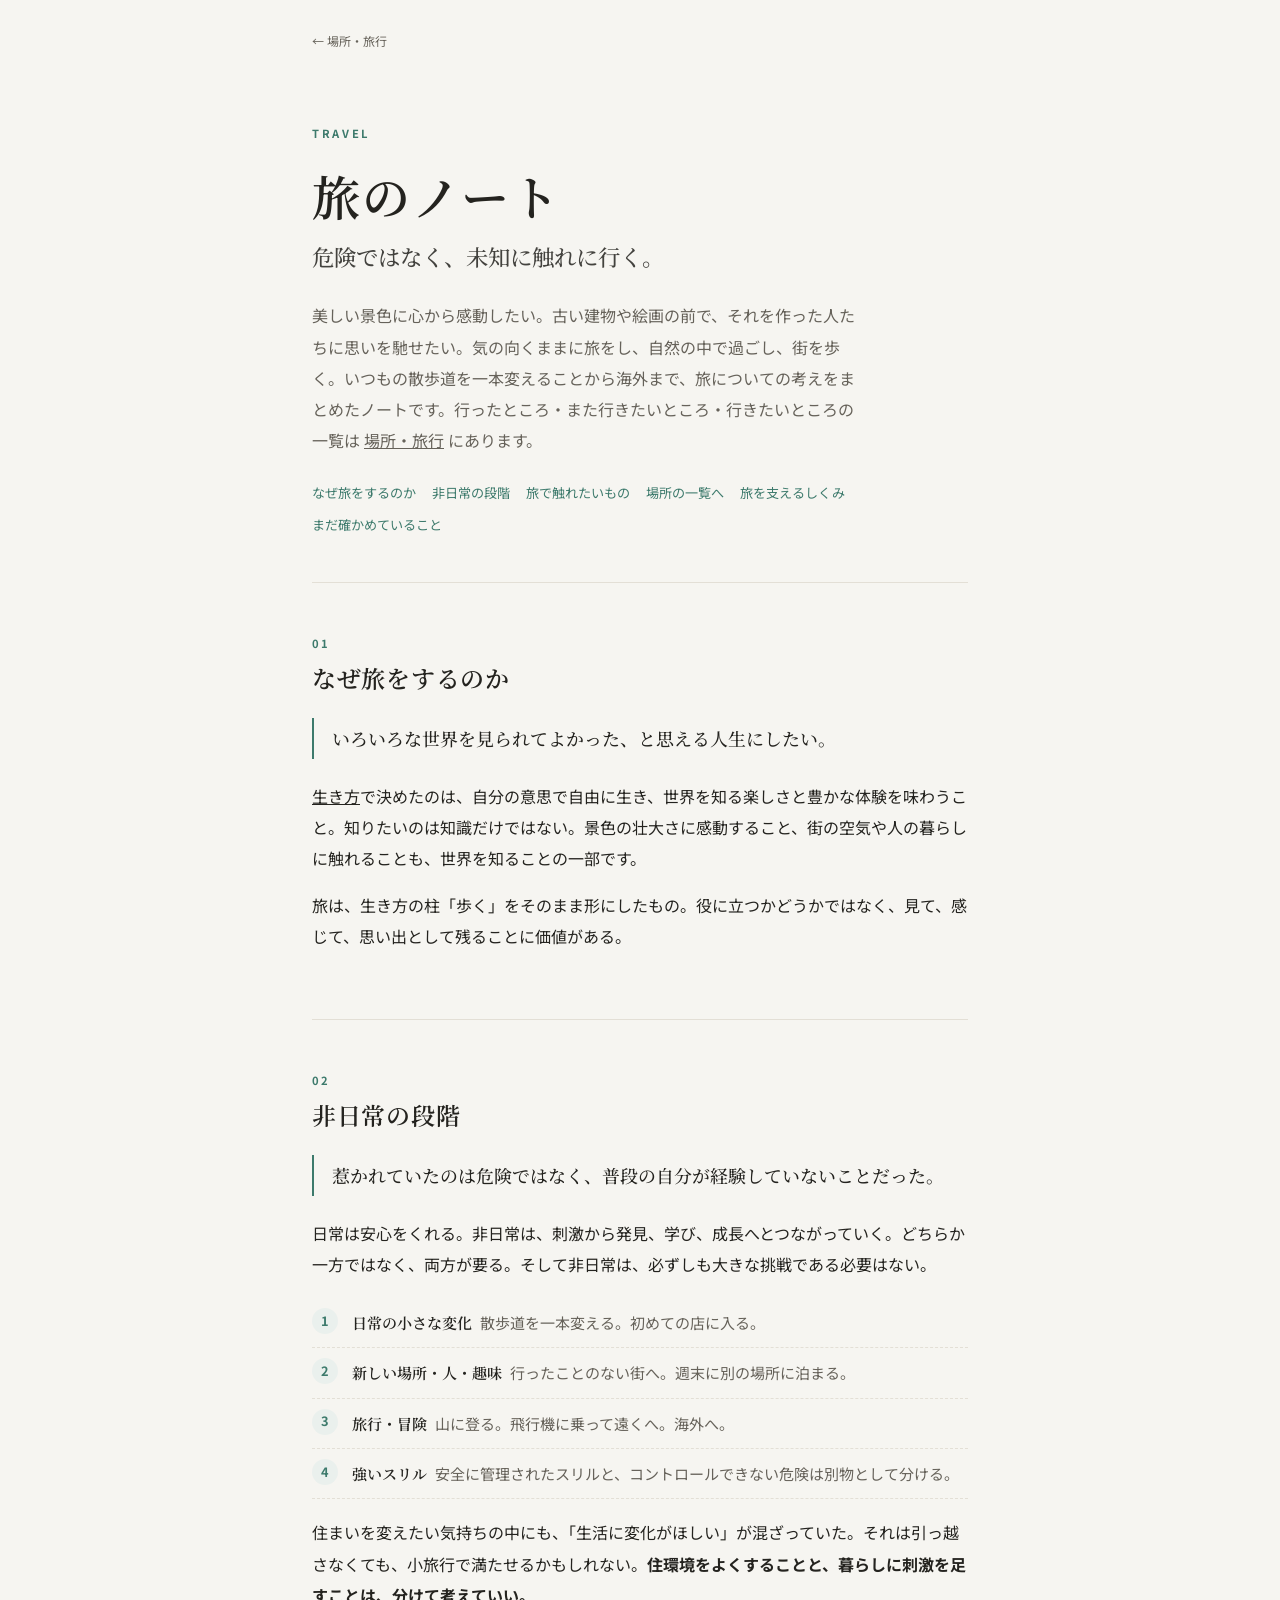
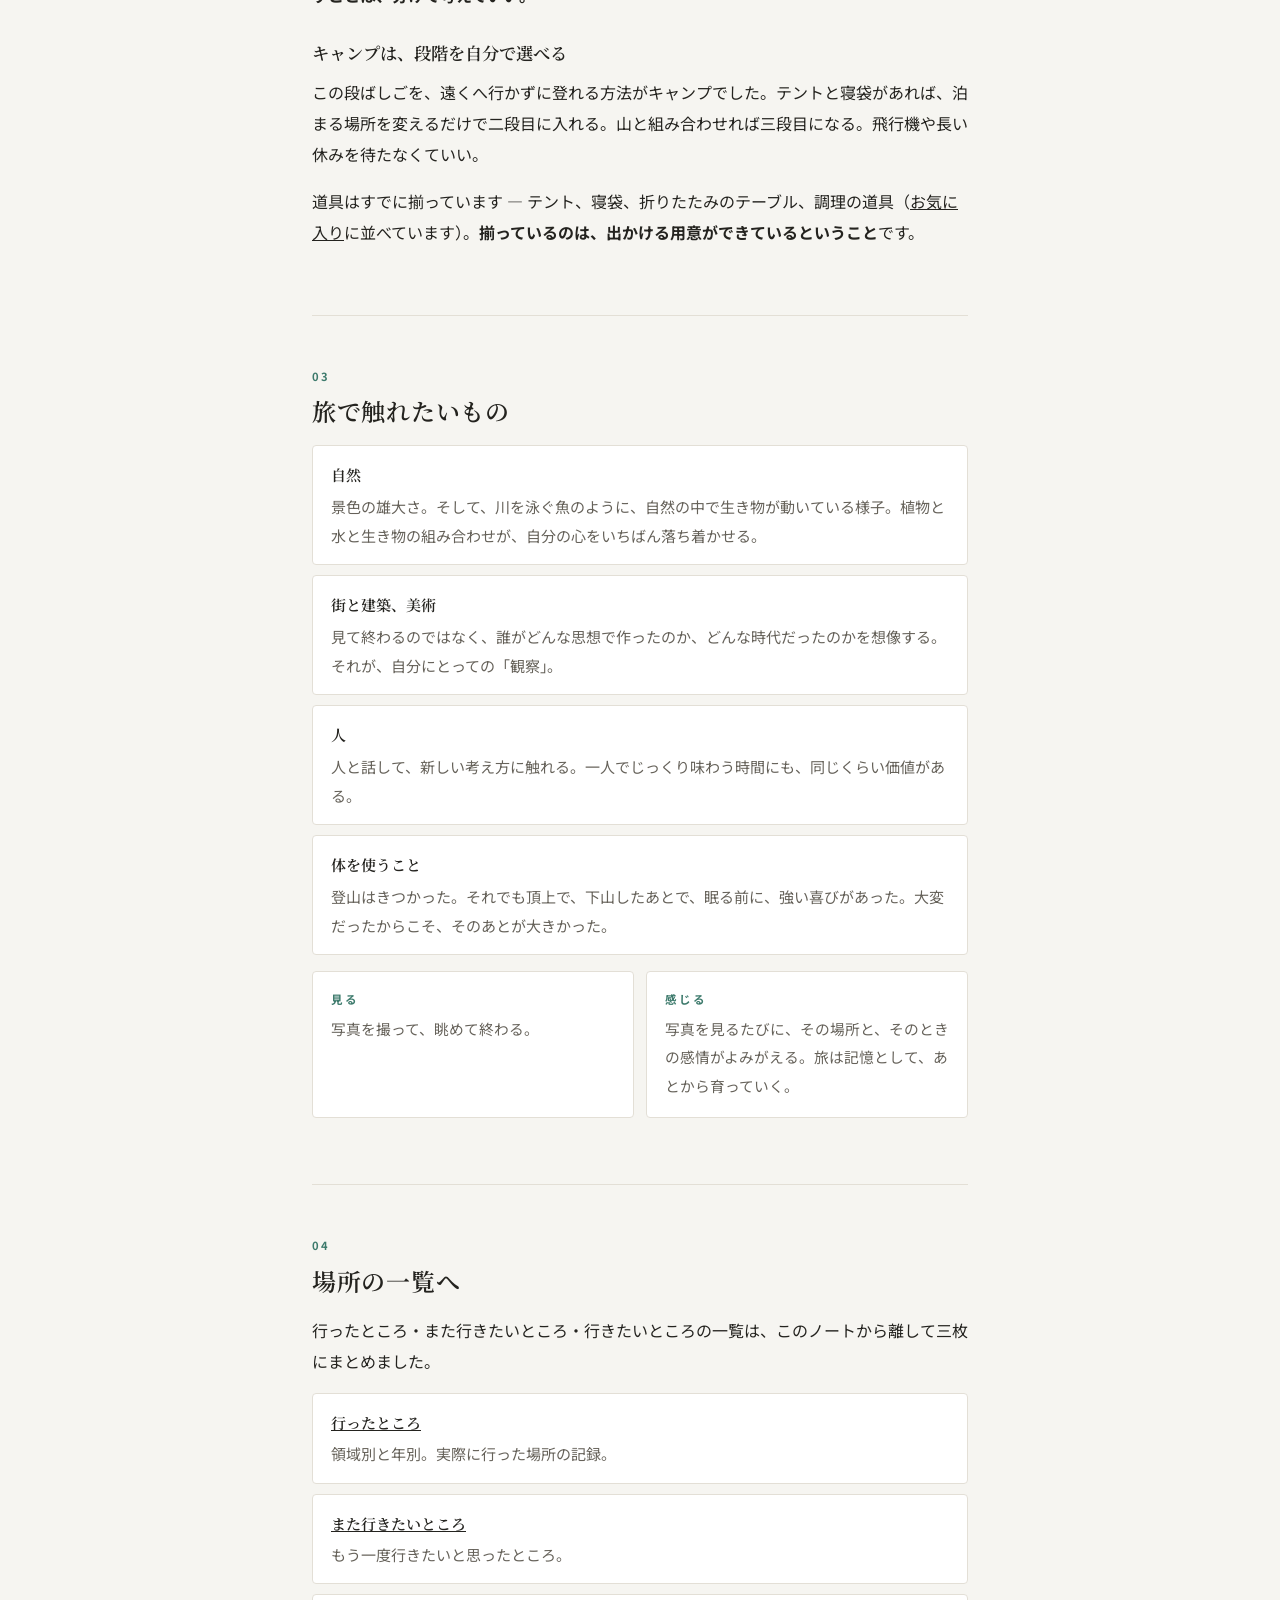
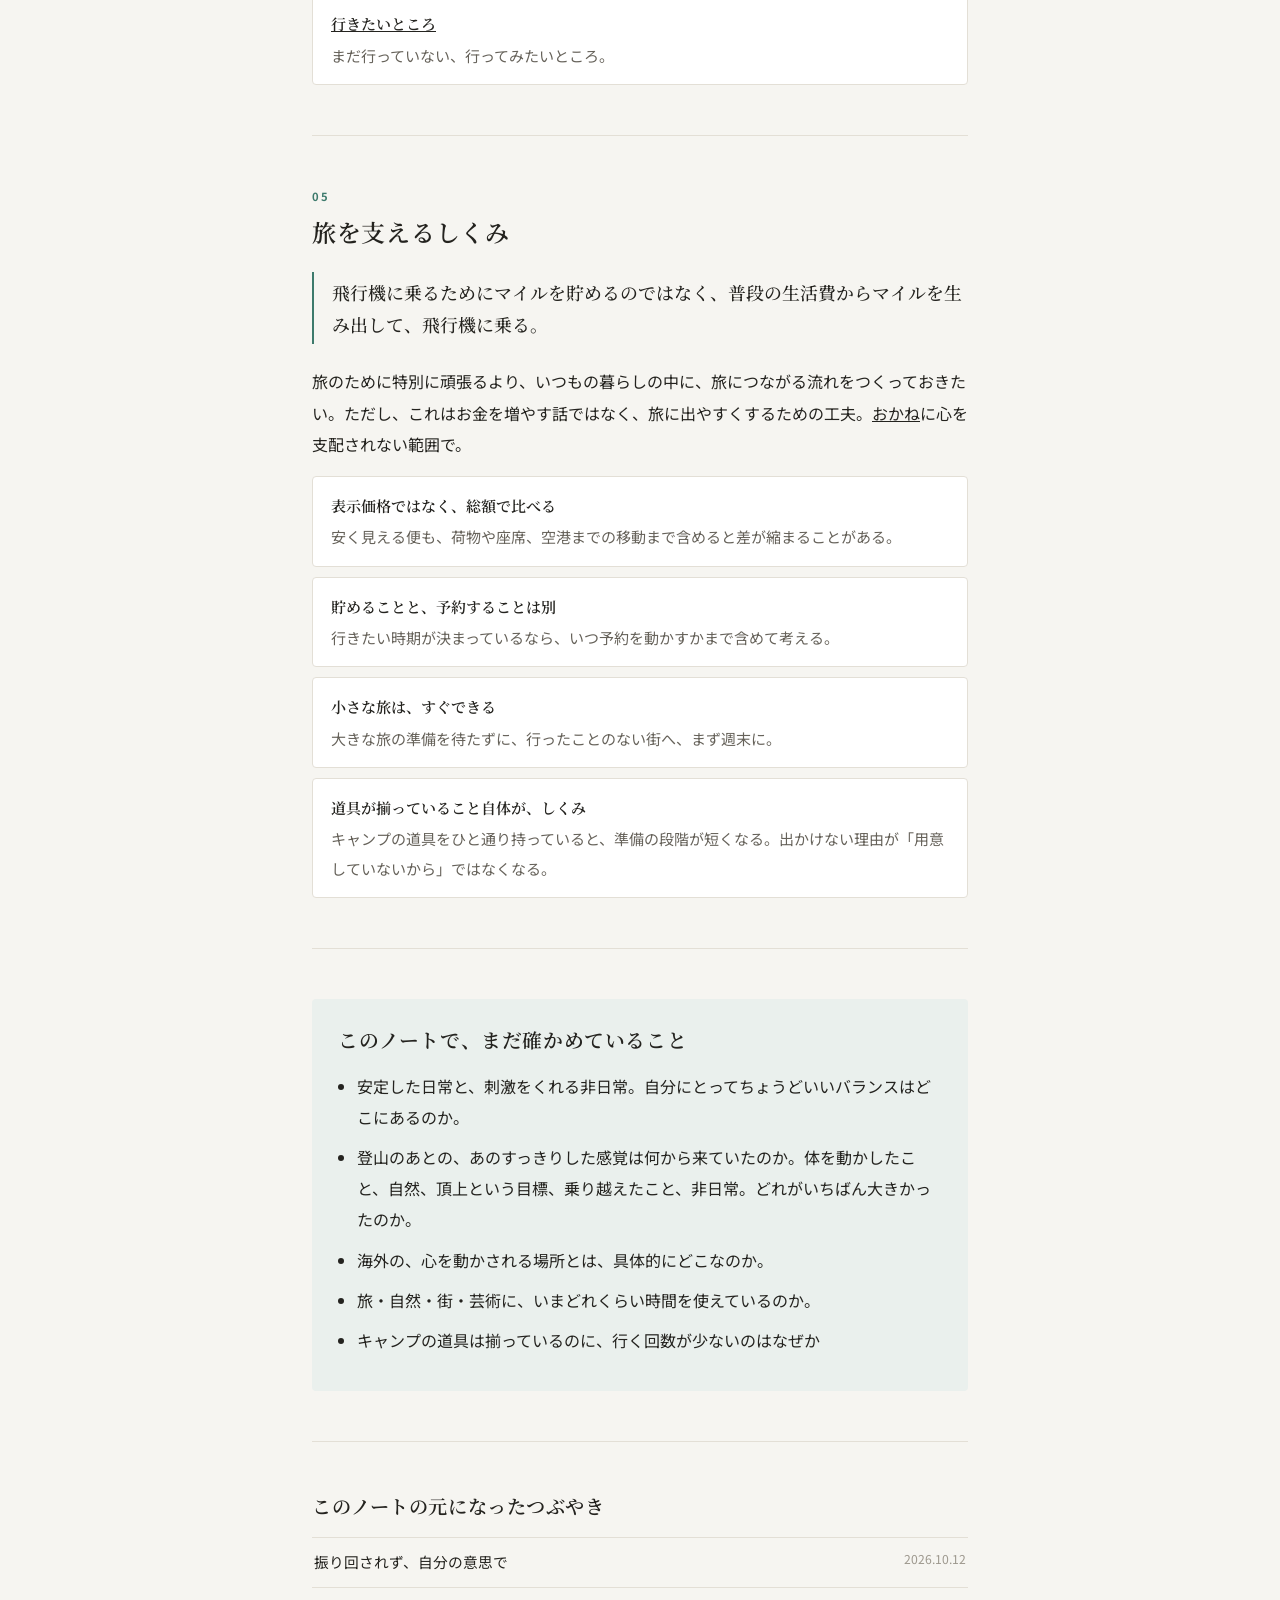
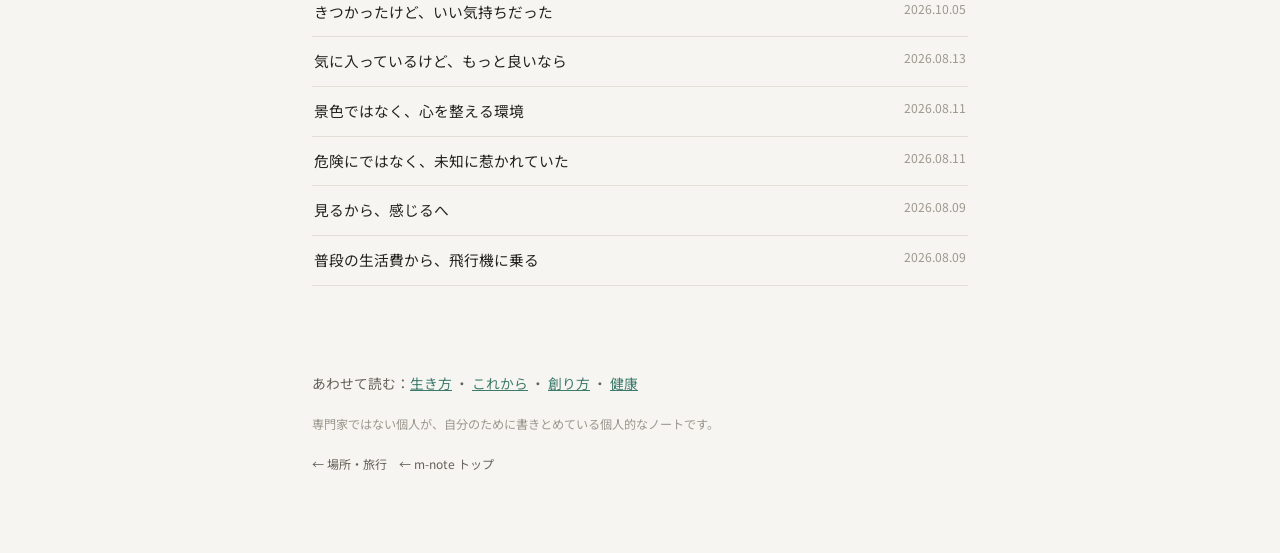
==== note.html @ a8c3da43 "場所・旅行の三枚組にする（本文は note.html へ） index を行ったところの一覧に入れ替え、picks（また行きたいところ）と want（行きたいところ）を足した。旅についての考え（なぜ旅" ====
<!DOCTYPE html>
<html lang="ja">
<head>
<meta charset="UTF-8">
<meta name="viewport" content="width=device-width, initial-scale=1">
<title>旅のノート｜場所・旅行</title>
<meta name="description" content="安全な範囲で、未知に触れに行く。散歩道を一本変えることから海外まで、非日常の段階、旅で触れたいもの、行きたい場所と行ったところをまとめた個人的なノート。">
<link rel="preconnect" href="https://fonts.googleapis.com">
<link rel="preconnect" href="https://fonts.gstatic.com" crossorigin>
<link href="https://fonts.googleapis.com/css2?family=Noto+Sans+JP:wght@400;500;700&family=Noto+Serif+JP:wght@500;600;700&display=swap" rel="stylesheet">
<style>
  :root{--bg:#f6f5f1;--surface:#fff;--ink:#24231f;--muted:#66625a;--faint:#9d988e;--line:#e3dfd6;--accent:#3d7a6c;--wash:#eaf0ed}
  @media(prefers-color-scheme:dark){:root:not([data-theme="light"]){--bg:#131516;--surface:#1b1e20;--ink:#e9eae6;--muted:#a9aca6;--faint:#6b6f6b;--line:#2b2f31;--accent:#8cc7b6;--wash:#1a2421}}
  :root[data-theme="dark"]{--bg:#131516;--surface:#1b1e20;--ink:#e9eae6;--muted:#a9aca6;--faint:#6b6f6b;--line:#2b2f31;--accent:#8cc7b6;--wash:#1a2421}
  *{box-sizing:border-box}
  body{margin:0;background:var(--bg);color:var(--ink);font:16px/1.95 "Noto Sans JP",sans-serif;-webkit-font-smoothing:antialiased}
  .wrap{max-width:44rem;margin:auto;padding:0 16px} @media(min-width:640px){.wrap{padding:0 24px}}
  a{color:inherit}
  .top{padding-top:24px}
  .back{font-size:.75rem;color:var(--muted);text-decoration:none}.back:hover{color:var(--ink)}

  header{padding:68px 0 44px;border-bottom:1px solid var(--line)}
  .kicker{margin:0 0 16px;font-size:.7rem;letter-spacing:.24em;color:var(--accent);font-weight:700}
  h1{font:600 clamp(2rem,5.6vw,3rem)/1.45 "Noto Serif JP",serif;margin:0 0 6px;letter-spacing:.04em}
  .mn-tagline{font-family:"Noto Serif JP",serif;font-weight:500;font-size:clamp(1.05rem,2.6vw,1.4rem);line-height:1.75;margin:.1em 0 1.1em;opacity:.85}
  .lead{margin:0;max-width:34em;color:var(--muted)}
  .toc{display:flex;flex-wrap:wrap;gap:6px 16px;margin:24px 0 0;padding:0;list-style:none;font-size:.82rem}
  .toc a{color:var(--accent);text-decoration:none}

  section{padding:50px 0;border-bottom:1px solid var(--line)}
  .sec-n{display:block;font-size:.7rem;letter-spacing:.2em;color:var(--accent);font-weight:700;margin-bottom:6px}
  h2{font:600 1.5rem/1.5 "Noto Serif JP",serif;margin:0 0 16px;letter-spacing:.03em}
  h3{font:600 1.08rem/1.6 "Noto Serif JP",serif;margin:28px 0 10px}
  p{margin:0 0 16px}
  .pull{margin:22px 0;padding:4px 0 4px 18px;border-left:2px solid var(--accent);font:500 1.12rem/1.8 "Noto Serif JP",serif}

  ul.points{list-style:none;margin:16px 0 0;padding:0;display:grid;gap:10px}
  ul.points li{padding:14px 18px;background:var(--surface);border:1px solid var(--line);border-radius:4px;font-size:.94rem}
  ul.points b{display:block;font-family:"Noto Serif JP",serif;font-weight:600;margin-bottom:2px}
  ul.points span{color:var(--muted)}

  .pair{display:grid;grid-template-columns:1fr;gap:12px;margin:16px 0}
  @media(min-width:640px){.pair{grid-template-columns:1fr 1fr}}
  .pair div{padding:16px 18px;border:1px solid var(--line);border-radius:4px;background:var(--surface)}
  .pair h4{margin:0 0 4px;font-size:.72rem;letter-spacing:.16em;color:var(--accent)}
  .pair p{margin:0;font-size:.92rem;color:var(--muted)}

  .note{padding:26px;background:var(--wash);border-radius:4px}
  .note h2{font-size:1.24rem}
  .note ul{margin:12px 0 0;padding-left:1.2em}
  .note li{margin:0 0 9px}

  .src{border-top:1px solid var(--line);margin-top:16px}
  .src a{display:flex;justify-content:space-between;gap:14px;padding:10px 2px;border-bottom:1px solid var(--line);text-decoration:none;font-size:.92rem}
  .src a:hover{color:var(--accent)}
  .src small{color:var(--faint);font-size:.76rem;white-space:nowrap}

  footer{padding:34px 0 60px;color:var(--faint);font-size:.76rem}
  footer .related{color:var(--muted);font-size:.86rem;margin-bottom:16px}
  footer .related a{color:var(--accent)}
  .ladder{list-style:none;margin:18px 0 0;padding:0;counter-reset:l}
  .ladder li{position:relative;padding:10px 0 10px 40px;border-bottom:1px dashed var(--line);font-size:.94rem}
  .ladder li::before{counter-increment:l;content:counter(l);position:absolute;left:0;top:10px;width:26px;height:26px;border-radius:50%;background:var(--wash);color:var(--accent);font-weight:700;font-size:.8rem;display:grid;place-items:center}
  .ladder b{font-family:"Noto Serif JP",serif;font-weight:600;margin-right:8px}
  .ladder span{color:var(--muted)}
  .places h3 small{font:700 .66rem/1 "Noto Sans JP",sans-serif;letter-spacing:.18em;color:var(--accent);margin-left:8px}
  .date{font-size:.72rem;letter-spacing:.08em;color:var(--accent);margin-right:8px;font-family:"Noto Sans JP",sans-serif}
  .empty{color:var(--faint);font-size:.88rem}
</style>
</head>
<body>
<main class="wrap">
  <div class="top"><a class="back" href="./">← 場所・旅行</a></div>
  <header>
    <p class="kicker">TRAVEL</p>
    <h1>旅のノート</h1>
    <p class="mn-tagline">危険ではなく、未知に触れに行く。</p>
    <p class="lead">美しい景色に心から感動したい。古い建物や絵画の前で、それを作った人たちに思いを馳せたい。気の向くままに旅をし、自然の中で過ごし、街を歩く。いつもの散歩道を一本変えることから海外まで、旅についての考えをまとめたノートです。行ったところ・また行きたいところ・行きたいところの一覧は <a href="./">場所・旅行</a> にあります。</p>
    <ul class="toc">
      <li><a href="#why">なぜ旅をするのか</a></li>
      <li><a href="#steps">非日常の段階</a></li>
      <li><a href="#touch">旅で触れたいもの</a></li>
      <li><a href="#places">場所の一覧へ</a></li>
      <li><a href="#support">旅を支えるしくみ</a></li>
      <li><a href="#open">まだ確かめていること</a></li>
    </ul>
  </header>

  <section id="why">
    <span class="sec-n">01</span>
    <h2>なぜ旅をするのか</h2>
    <p class="pull">いろいろな世界を見られてよかった、と思える人生にしたい。</p>
    <p><a href="../way-of-life/">生き方</a>で決めたのは、自分の意思で自由に生き、世界を知る楽しさと豊かな体験を味わうこと。知りたいのは知識だけではない。景色の壮大さに感動すること、街の空気や人の暮らしに触れることも、世界を知ることの一部です。</p>
    <p>旅は、生き方の柱「歩く」をそのまま形にしたもの。役に立つかどうかではなく、見て、感じて、思い出として残ることに価値がある。</p>
  </section>

  <section id="steps">
    <span class="sec-n">02</span>
    <h2>非日常の段階</h2>
    <p class="pull">惹かれていたのは危険ではなく、普段の自分が経験していないことだった。</p>
    <p>日常は安心をくれる。非日常は、刺激から発見、学び、成長へとつながっていく。どちらか一方ではなく、両方が要る。そして非日常は、必ずしも大きな挑戦である必要はない。</p>
    <ol class="ladder">
      <li><b>日常の小さな変化</b><span>散歩道を一本変える。初めての店に入る。</span></li>
      <li><b>新しい場所・人・趣味</b><span>行ったことのない街へ。週末に別の場所に泊まる。</span></li>
      <li><b>旅行・冒険</b><span>山に登る。飛行機に乗って遠くへ。海外へ。</span></li>
      <li><b>強いスリル</b><span>安全に管理されたスリルと、コントロールできない危険は別物として分ける。</span></li>
    </ol>
    <p style="margin-top:18px">住まいを変えたい気持ちの中にも、「生活に変化がほしい」が混ざっていた。それは引っ越さなくても、小旅行で満たせるかもしれない。<strong>住環境をよくすることと、暮らしに刺激を足すことは、分けて考えていい。</strong></p>
    <h3>キャンプは、段階を自分で選べる</h3>
    <p>この段ばしごを、遠くへ行かずに登れる方法がキャンプでした。テントと寝袋があれば、泊まる場所を変えるだけで二段目に入れる。山と組み合わせれば三段目になる。飛行機や長い休みを待たなくていい。</p>
    <p>道具はすでに揃っています ― テント、寝袋、折りたたみのテーブル、調理の道具（<a href="../favorites/#hobby">お気に入り</a>に並べています）。<strong>揃っているのは、出かける用意ができているということ</strong>です。</p>
  </section>

  <section id="touch">
    <span class="sec-n">03</span>
    <h2>旅で触れたいもの</h2>
    <ul class="points">
      <li><b>自然</b><span>景色の雄大さ。そして、川を泳ぐ魚のように、自然の中で生き物が動いている様子。植物と水と生き物の組み合わせが、自分の心をいちばん落ち着かせる。</span></li>
      <li><b>街と建築、美術</b><span>見て終わるのではなく、誰がどんな思想で作ったのか、どんな時代だったのかを想像する。それが、自分にとっての「観察」。</span></li>
      <li><b>人</b><span>人と話して、新しい考え方に触れる。一人でじっくり味わう時間にも、同じくらい価値がある。</span></li>
      <li><b>体を使うこと</b><span>登山はきつかった。それでも頂上で、下山したあとで、眠る前に、強い喜びがあった。大変だったからこそ、そのあとが大きかった。</span></li>
    </ul>
    <div class="pair">
      <div><h4>見る</h4><p>写真を撮って、眺めて終わる。</p></div>
      <div><h4>感じる</h4><p>写真を見るたびに、その場所と、そのときの感情がよみがえる。旅は記憶として、あとから育っていく。</p></div>
    </div>
  </section>

  <section id="places" class="places">
    <span class="sec-n">04</span>
    <h2>場所の一覧へ</h2>
    <p>行ったところ・また行きたいところ・行きたいところの一覧は、このノートから離して三枚にまとめました。</p>
    <ul class="points">
      <li><b><a href="./">行ったところ</a></b><span>領域別と年別。実際に行った場所の記録。</span></li>
      <li><b><a href="picks.html">また行きたいところ</a></b><span>もう一度行きたいと思ったところ。</span></li>
      <li><b><a href="want.html">行きたいところ</a></b><span>まだ行っていない、行ってみたいところ。</span></li>
    </ul>
  </section>

  <section id="support">
    <span class="sec-n">05</span>
    <h2>旅を支えるしくみ</h2>
    <p class="pull">飛行機に乗るためにマイルを貯めるのではなく、普段の生活費からマイルを生み出して、飛行機に乗る。</p>
    <p>旅のために特別に頑張るより、いつもの暮らしの中に、旅につながる流れをつくっておきたい。ただし、これはお金を増やす話ではなく、旅に出やすくするための工夫。<a href="../money/">おかね</a>に心を支配されない範囲で。</p>
    <ul class="points">
      <li><b>表示価格ではなく、総額で比べる</b><span>安く見える便も、荷物や座席、空港までの移動まで含めると差が縮まることがある。</span></li>
      <li><b>貯めることと、予約することは別</b><span>行きたい時期が決まっているなら、いつ予約を動かすかまで含めて考える。</span></li>
      <li><b>小さな旅は、すぐできる</b><span>大きな旅の準備を待たずに、行ったことのない街へ、まず週末に。</span></li>
      <li><b>道具が揃っていること自体が、しくみ</b><span>キャンプの道具をひと通り持っていると、準備の段階が短くなる。出かけない理由が「用意していないから」ではなくなる。</span></li>
    </ul>
  </section>

  <section id="open">
    <div class="note">
      <h2>このノートで、まだ確かめていること</h2>
      <ul>
        <li>安定した日常と、刺激をくれる非日常。自分にとってちょうどいいバランスはどこにあるのか。</li>
        <li>登山のあとの、あのすっきりした感覚は何から来ていたのか。体を動かしたこと、自然、頂上という目標、乗り越えたこと、非日常。どれがいちばん大きかったのか。</li>
        <li>海外の、心を動かされる場所とは、具体的にどこなのか。</li>
        <li>旅・自然・街・芸術に、いまどれくらい時間を使えているのか。</li>
      
        <li>キャンプの道具は揃っているのに、行く回数が少ないのはなぜか</li></ul>
    </div>
  </section>

  <section style="border-bottom:none">
    <h2 style="font-size:1.2rem">このノートの元になったつぶやき</h2>
    <nav class="src">
      <a href="../musings/posts/p148.html">振り回されず、自分の意思で<small>2026.10.12</small></a>
      <a href="../musings/posts/p143.html">きつかったけど、いい気持ちだった<small>2026.10.05</small></a>
      <a href="../musings/posts/p072.html">気に入っているけど、もっと良いなら<small>2026.08.13</small></a>
      <a href="../musings/posts/p067.html">景色ではなく、心を整える環境<small>2026.08.11</small></a>
      <a href="../musings/posts/p065.html">危険にではなく、未知に惹かれていた<small>2026.08.11</small></a>
      <a href="../musings/posts/p060.html">見るから、感じるへ<small>2026.08.09</small></a>
      <a href="../musings/posts/p057.html">普段の生活費から、飛行機に乗る<small>2026.08.09</small></a>
    </nav>
  </section>

  <footer>
    <p class="related">あわせて読む：<a href="../way-of-life/">生き方</a> ・ <a href="../joy/">これから</a> ・ <a href="../way-of-creating/">創り方</a> ・ <a href="../health-habits/">健康</a></p>
    <p>専門家ではない個人が、自分のために書きとめている個人的なノートです。</p>
    <p><a class="back" href="./">← 場所・旅行</a>　<a class="back" href="../">← m-note トップ</a></p>
  </footer>
</main>
</body>
</html>
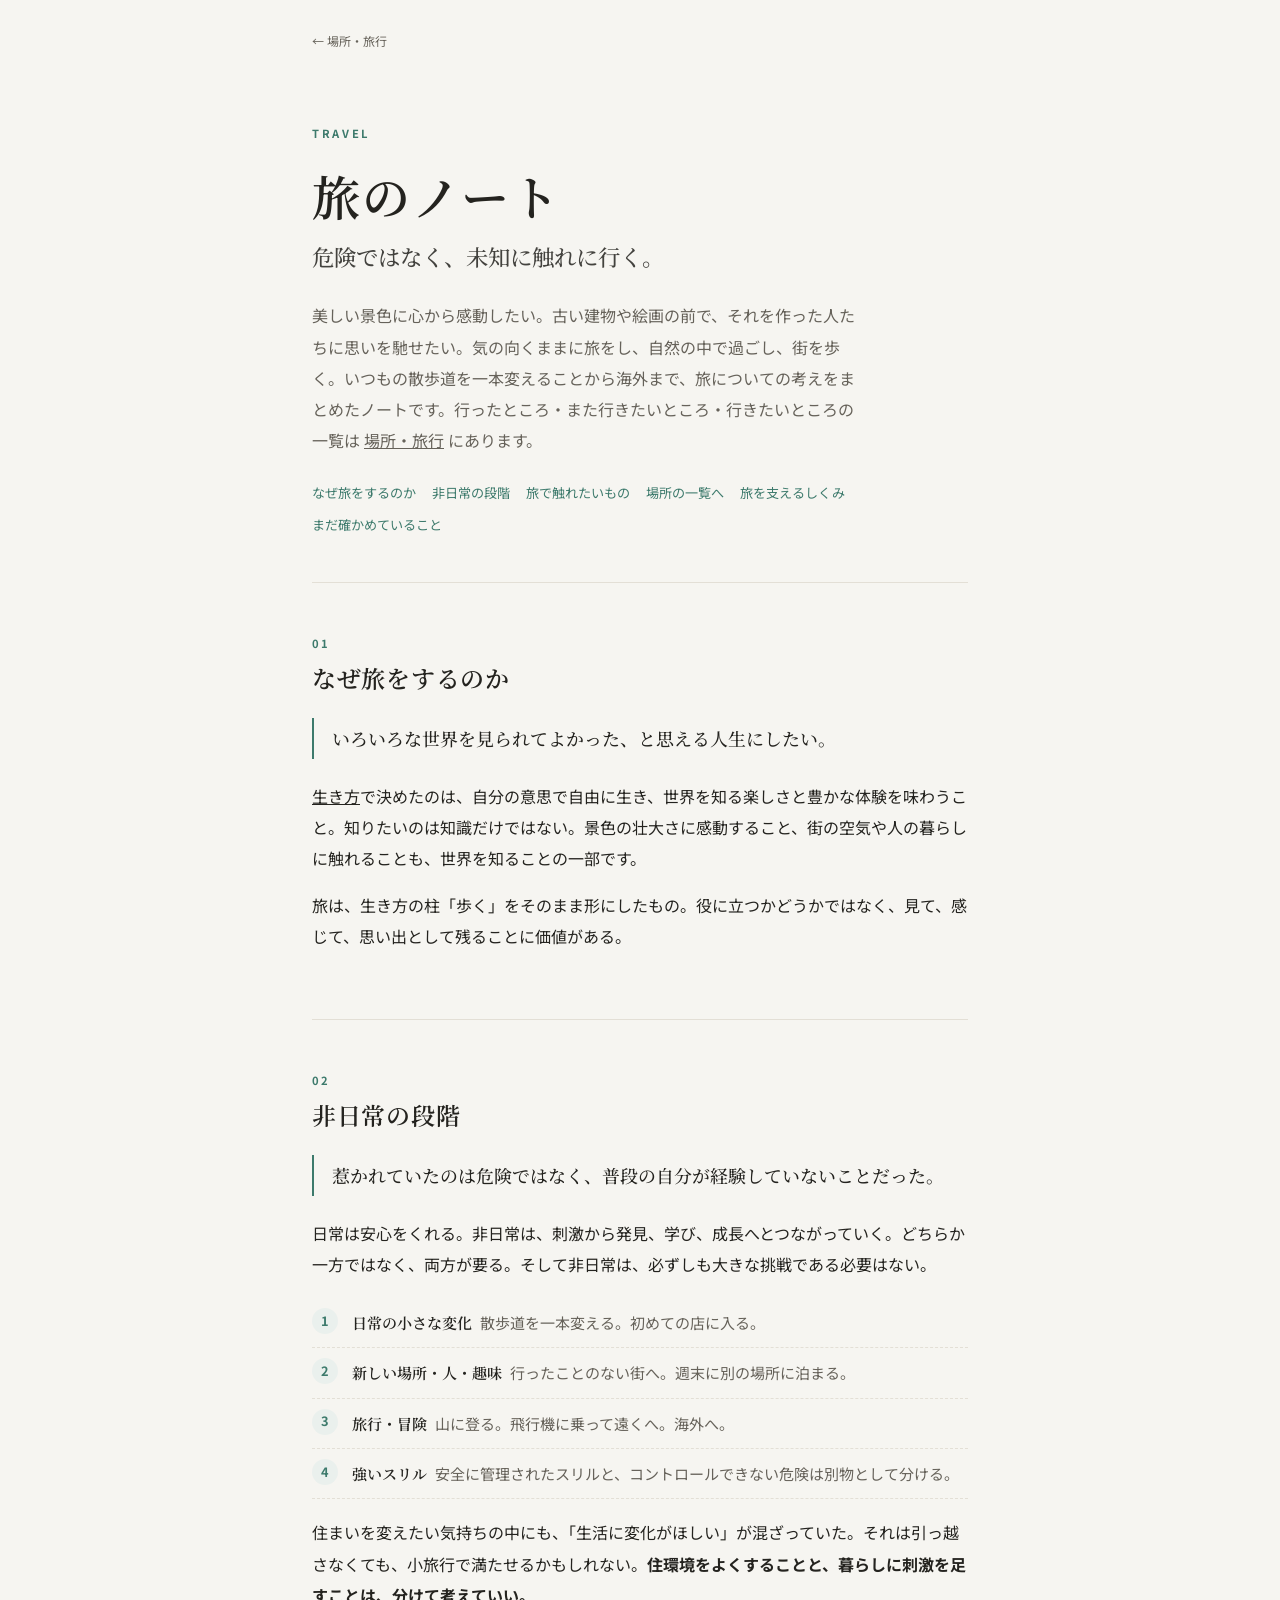
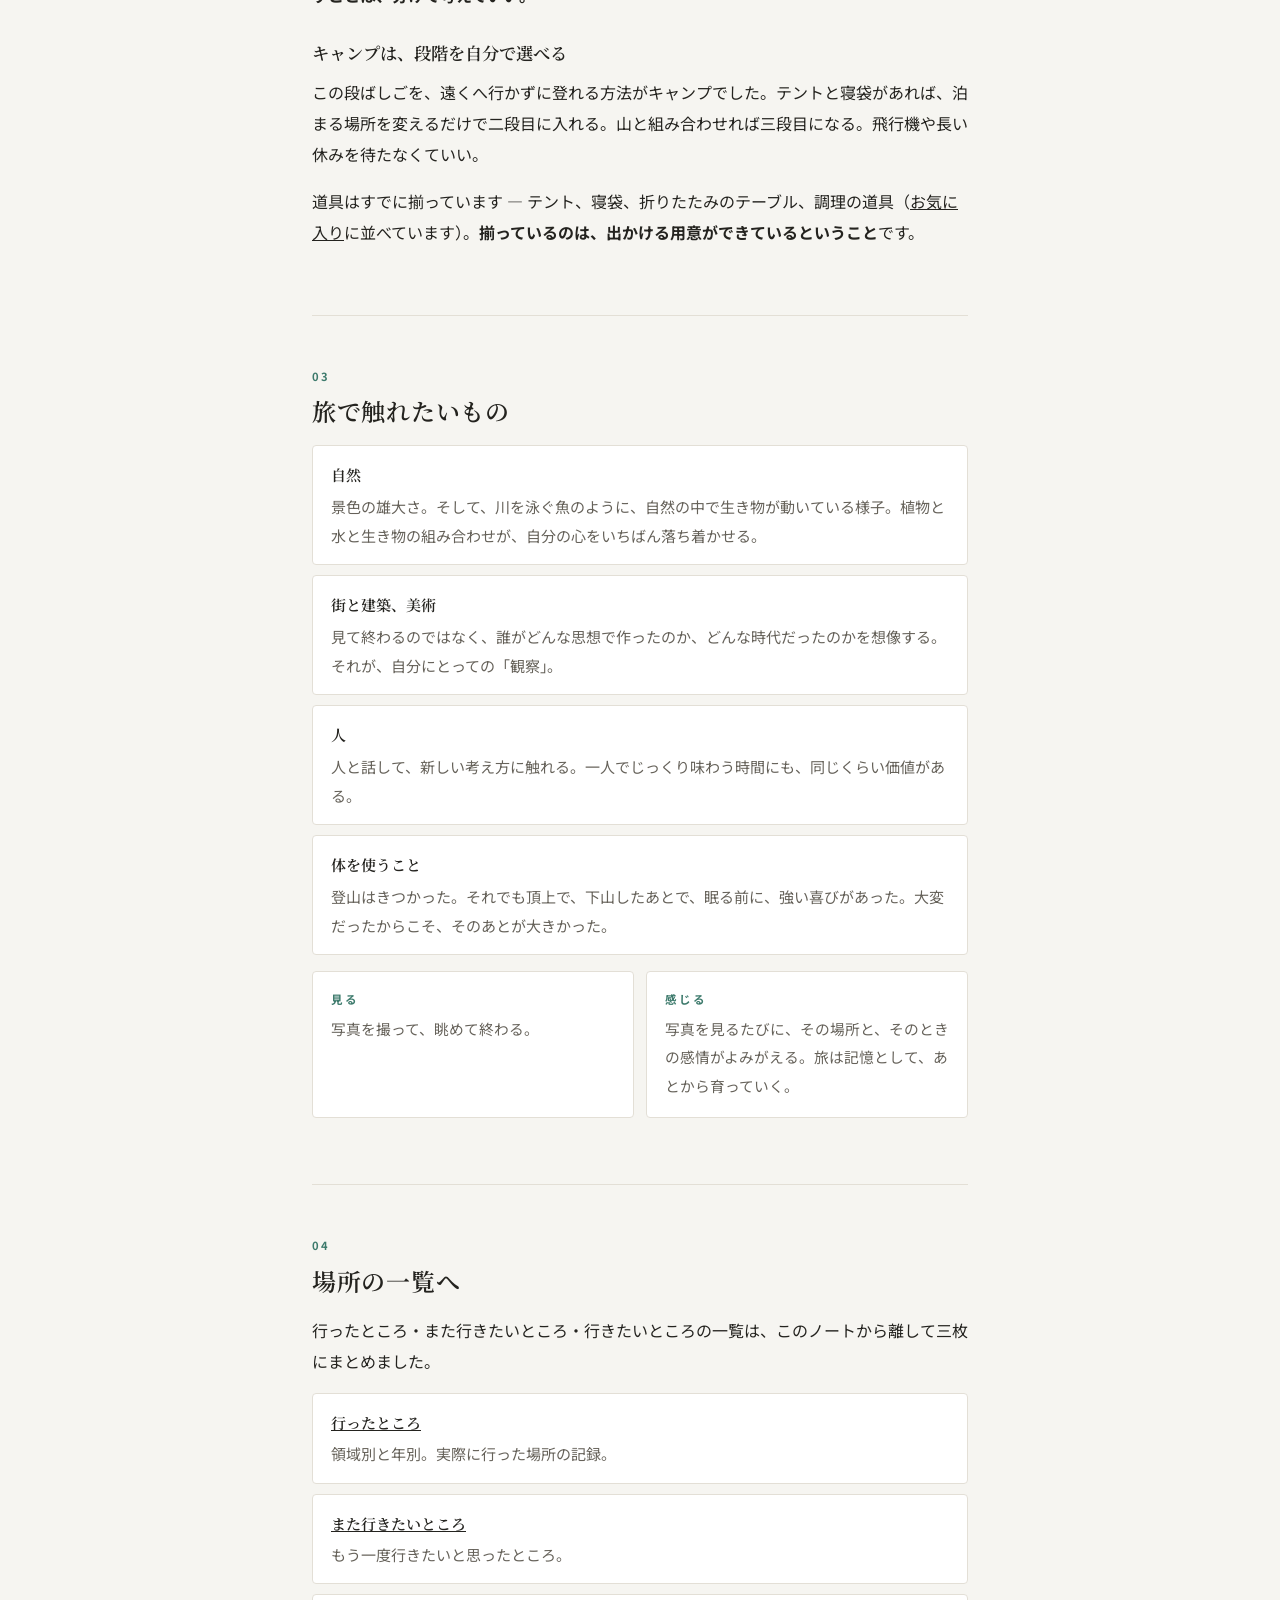
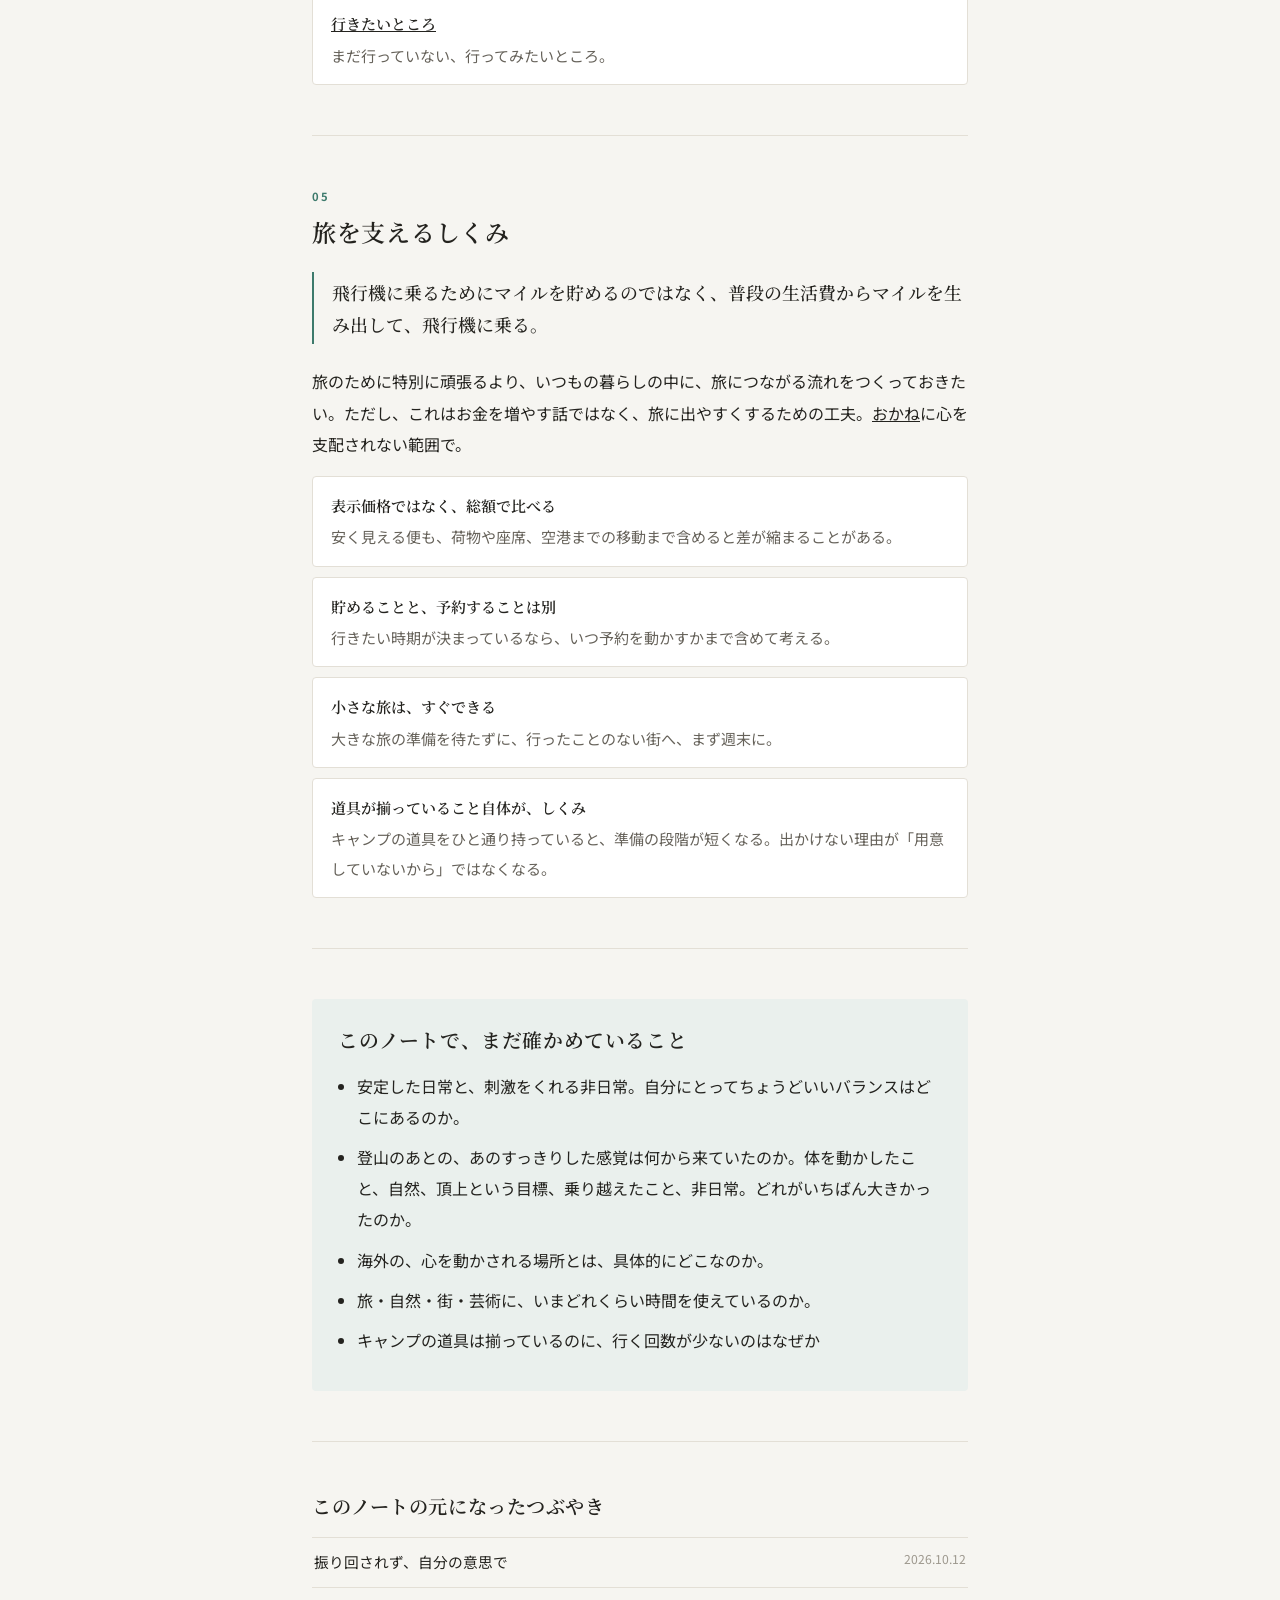
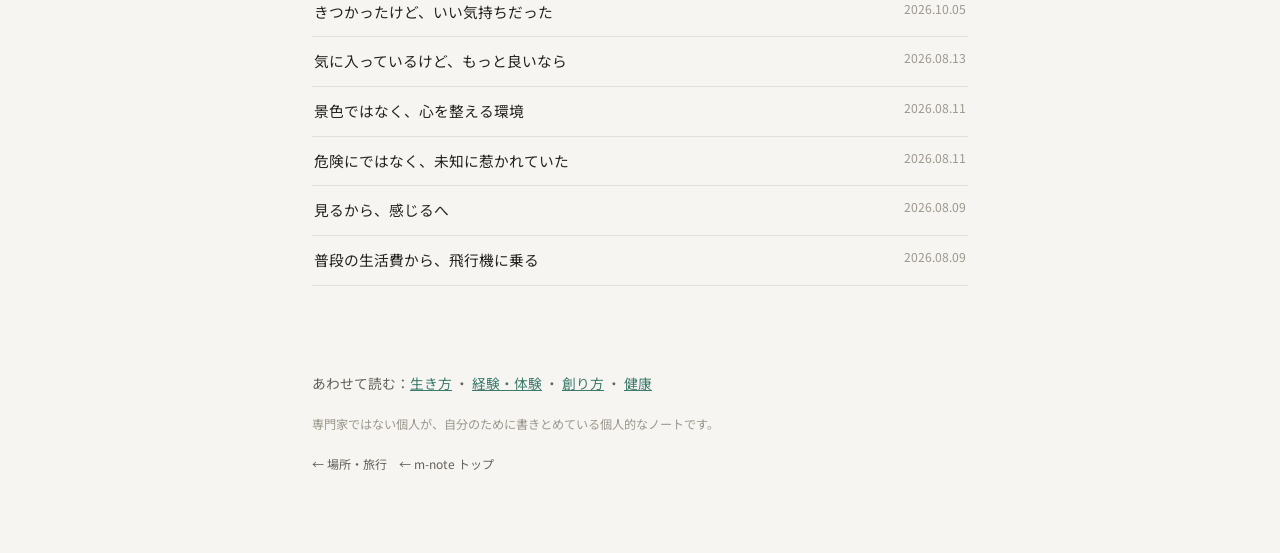
==== commit fdae33e3: "これからへのリンクを、行き先ごとに向け直す Co-Authored-By: Claude Opus 5 <noreply@anthropic.com>" ====
--- a/note.html
+++ b/note.html
@@ -177,7 +177,7 @@
   </section>
 
   <footer>
-    <p class="related">あわせて読む：<a href="../way-of-life/">生き方</a> ・ <a href="../joy/">これから</a> ・ <a href="../way-of-creating/">創り方</a> ・ <a href="../health-habits/">健康</a></p>
+    <p class="related">あわせて読む：<a href="../way-of-life/">生き方</a> ・ <a href="../experiences/">経験・体験</a> ・ <a href="../way-of-creating/">創り方</a> ・ <a href="../health-habits/">健康</a></p>
     <p>専門家ではない個人が、自分のために書きとめている個人的なノートです。</p>
     <p><a class="back" href="./">← 場所・旅行</a>　<a class="back" href="../">← m-note トップ</a></p>
   </footer>
